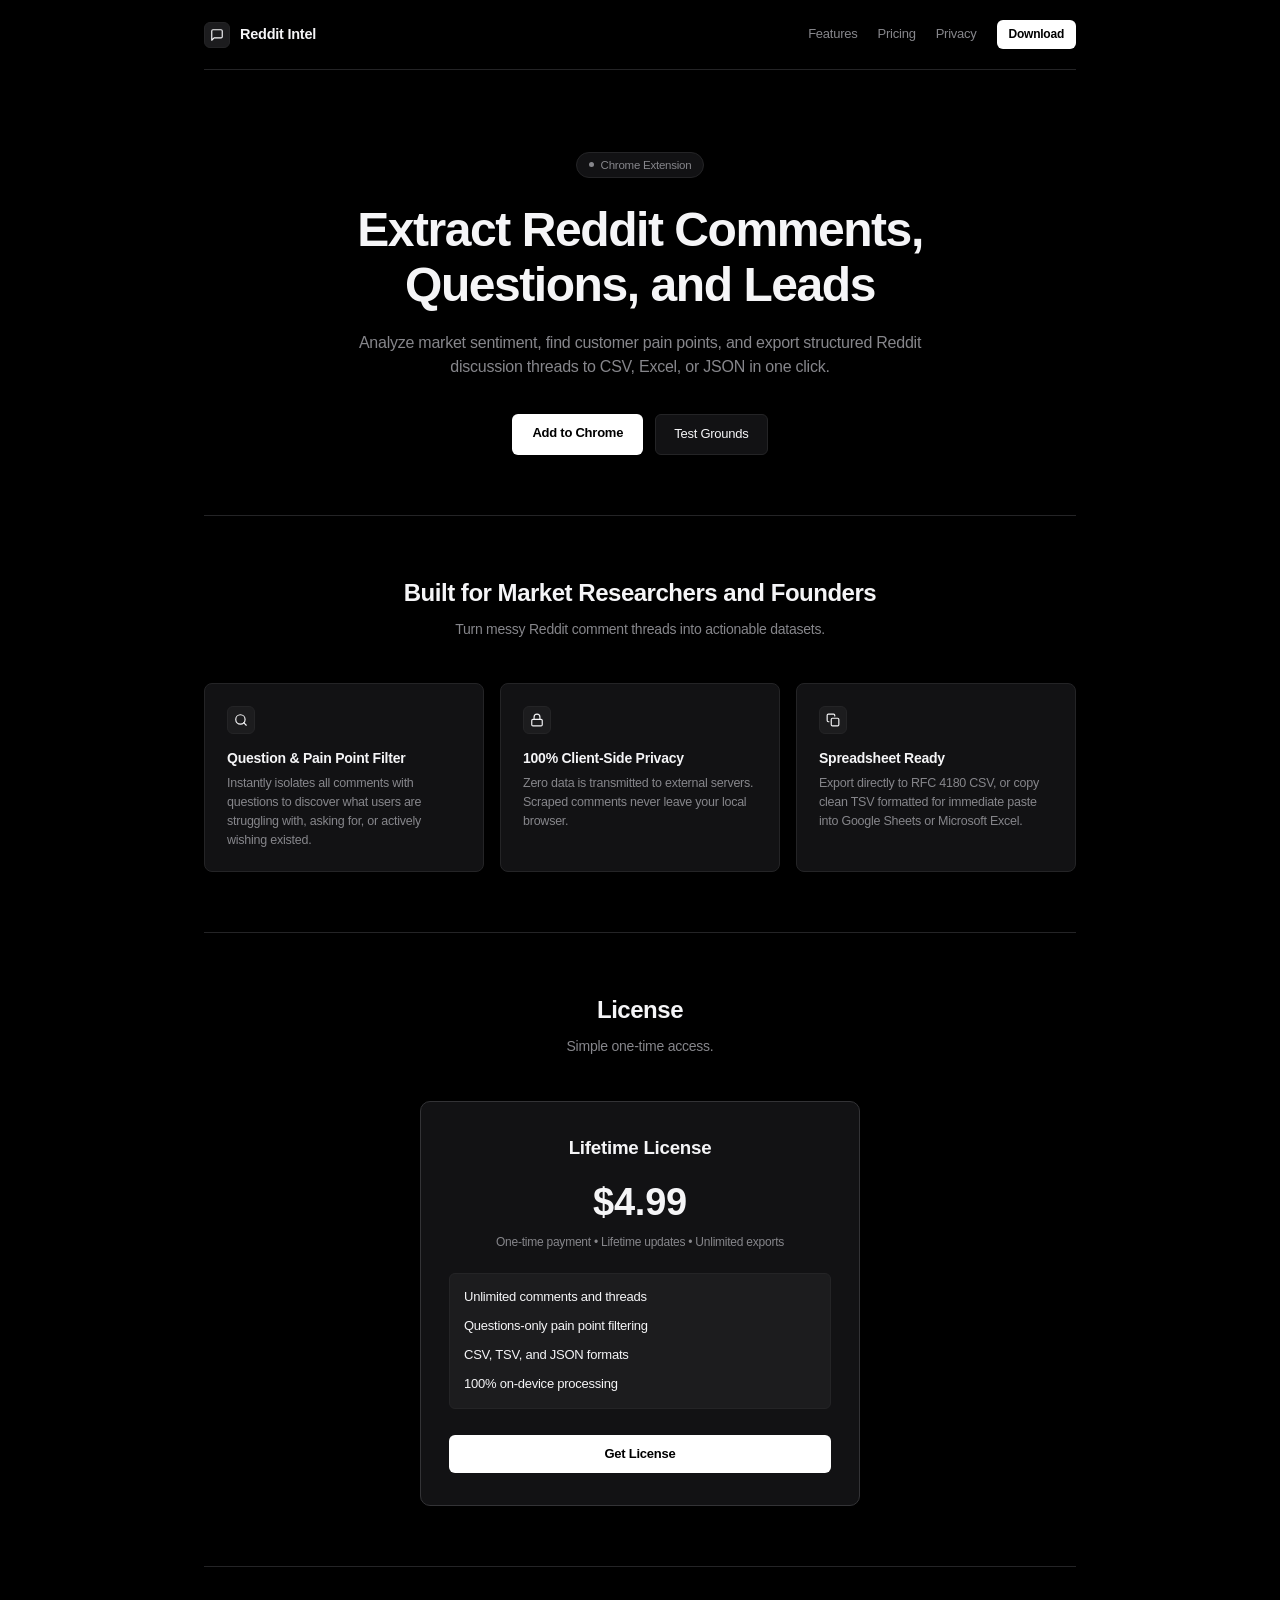
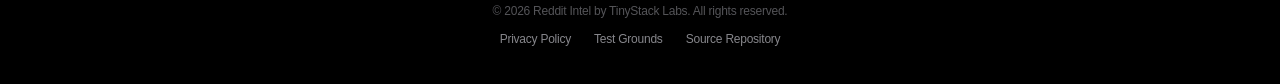
==== index.html @ 82352b90 "feat: initial release of Reddit Intel Chrome Extension and site" ====
<!DOCTYPE html>
<html lang="en">
<head>
  <meta charset="UTF-8">
  <meta name="viewport" content="width=device-width, initial-scale=1.0">
  <title>Reddit Intel — Comment & Lead Extractor for Chrome</title>
  <meta name="description" content="Extract Reddit comments, usernames, upvote scores, and customer questions to clean CSV or Excel in one click. Minimal, fast, and 100% private.">
  <link rel="icon" type="image/png" href="icons/icon48.png">
  <style>
    :root {
      --bg: #000000;
      --surface: #121214;
      --surface-elevated: #1c1c1e;
      --border: #242426;
      --border-medium: #333336;
      --text: #f5f5f7;
      --text-muted: #86868b;
      --text-dim: #545458;
    }
    * { box-sizing: border-box; margin: 0; padding: 0; -webkit-font-smoothing: antialiased; }
    body {
      background-color: var(--bg);
      color: var(--text);
      font-family: -apple-system, BlinkMacSystemFont, "SF Pro Text", "SF Pro Display", "Helvetica Neue", sans-serif;
      line-height: 1.45;
      letter-spacing: -0.015em;
    }
    .container {
      max-width: 920px;
      margin: 0 auto;
      padding: 0 24px;
    }

    header {
      padding: 20px 0;
      border-bottom: 1px solid var(--border);
    }
    nav {
      display: flex;
      justify-content: space-between;
      align-items: center;
    }
    .brand {
      display: flex;
      align-items: center;
      gap: 10px;
      text-decoration: none;
      color: var(--text);
      font-weight: 600;
      font-size: 14.5px;
    }
    .brand-mark {
      width: 26px;
      height: 26px;
      background: var(--surface-elevated);
      border: 1px solid var(--border);
      border-radius: 6px;
      display: flex;
      align-items: center;
      justify-content: center;
      color: var(--text);
    }
    .nav-links {
      display: flex;
      align-items: center;
      gap: 20px;
    }
    .nav-link {
      color: var(--text-muted);
      text-decoration: none;
      font-size: 13px;
      transition: color 0.15s ease;
    }
    .nav-link:hover { color: var(--text); }
    .btn-nav {
      background: #ffffff;
      color: #000000;
      font-weight: 600;
      font-size: 12px;
      padding: 6px 12px;
      border-radius: 6px;
      text-decoration: none;
    }

    .hero {
      padding: 80px 0 60px 0;
      text-align: center;
    }
    .pill {
      display: inline-flex;
      align-items: center;
      gap: 7px;
      background: var(--surface);
      border: 1px solid var(--border);
      color: var(--text-muted);
      font-size: 11.5px;
      font-weight: 500;
      padding: 4px 12px;
      border-radius: 980px;
      margin-bottom: 24px;
    }
    .pill-dot { width: 5px; height: 5px; background: var(--text-muted); border-radius: 50%; }
    .hero h1 {
      font-size: clamp(32px, 5vw, 48px);
      font-weight: 700;
      letter-spacing: -0.03em;
      line-height: 1.15;
      margin-bottom: 18px;
      max-width: 720px;
      margin-left: auto;
      margin-right: auto;
    }
    .hero p {
      font-size: 16px;
      color: var(--text-muted);
      max-width: 580px;
      margin: 0 auto 34px auto;
      line-height: 1.55;
    }
    .hero-actions {
      display: flex;
      justify-content: center;
      gap: 12px;
    }
    .btn-primary {
      background: #ffffff;
      color: #000000;
      padding: 10px 20px;
      border-radius: 6px;
      font-size: 13px;
      font-weight: 600;
      text-decoration: none;
    }
    .btn-secondary {
      background: var(--surface);
      color: var(--text);
      border: 1px solid var(--border);
      padding: 10px 18px;
      border-radius: 6px;
      font-size: 13px;
      font-weight: 500;
      text-decoration: none;
    }

    .features {
      padding: 60px 0;
      border-top: 1px solid var(--border);
    }
    .section-head {
      text-align: center;
      margin-bottom: 44px;
    }
    .section-head h2 {
      font-size: 24px;
      font-weight: 600;
      letter-spacing: -0.02em;
      margin-bottom: 8px;
    }
    .section-head p {
      color: var(--text-muted);
      font-size: 14px;
    }
    .grid {
      display: grid;
      grid-template-columns: repeat(auto-fit, minmax(260px, 1fr));
      gap: 16px;
    }
    .card {
      background: var(--surface);
      border: 1px solid var(--border);
      border-radius: 8px;
      padding: 22px;
    }
    .card-icon-box {
      width: 28px;
      height: 28px;
      background: var(--surface-elevated);
      border: 1px solid var(--border);
      border-radius: 6px;
      display: flex;
      align-items: center;
      justify-content: center;
      margin-bottom: 14px;
      color: var(--text);
    }
    .card h3 {
      font-size: 14px;
      font-weight: 600;
      margin-bottom: 6px;
    }
    .card p {
      font-size: 12.5px;
      color: var(--text-muted);
      line-height: 1.5;
    }

    .pricing {
      padding: 60px 0;
      border-top: 1px solid var(--border);
    }
    .pricing-card {
      max-width: 440px;
      margin: 0 auto;
      background: var(--surface);
      border: 1px solid var(--border-medium);
      border-radius: 10px;
      padding: 32px 28px;
      text-align: center;
    }
    .price-amount {
      font-size: 38px;
      font-weight: 700;
      color: var(--text);
      margin: 14px 0 4px 0;
    }
    .price-sub {
      color: var(--text-muted);
      font-size: 12px;
      margin-bottom: 22px;
    }
    .pricing-list {
      list-style: none;
      text-align: left;
      font-size: 13px;
      color: var(--text-muted);
      display: flex;
      flex-direction: column;
      gap: 10px;
      margin-bottom: 26px;
      padding: 14px;
      background: var(--surface-elevated);
      border-radius: 6px;
      border: 1px solid var(--border);
    }
    .pricing-list li { display: flex; align-items: center; gap: 8px; color: var(--text); }

    footer {
      padding: 36px 0;
      border-top: 1px solid var(--border);
      text-align: center;
      color: var(--text-dim);
      font-size: 12px;
    }
    footer a { color: var(--text-muted); text-decoration: none; margin: 0 10px; }
  </style>
</head>
<body>
  <div class="container">
    <header>
      <nav>
        <a href="#" class="brand">
          <div class="brand-mark">
            <svg width="14" height="14" viewBox="0 0 24 24" fill="none" stroke="currentColor" stroke-width="2" stroke-linecap="round" stroke-linejoin="round">
              <path d="M21 15a2 2 0 0 1-2 2H7l-4 4V5a2 2 0 0 1 2-2h14a2 2 0 0 1 2 2z"/>
            </svg>
          </div>
          <span>Reddit Intel</span>
        </a>
        <div class="nav-links">
          <a href="#features" class="nav-link">Features</a>
          <a href="#pricing" class="nav-link">Pricing</a>
          <a href="privacy.html" class="nav-link">Privacy</a>
          <a href="#pricing" class="btn-nav">Download</a>
        </div>
      </nav>
    </header>

    <section class="hero">
      <div class="pill">
        <span class="pill-dot"></span>
        <span>Chrome Extension</span>
      </div>
      <h1>Extract Reddit Comments, Questions, and Leads</h1>
      <p>Analyze market sentiment, find customer pain points, and export structured Reddit discussion threads to CSV, Excel, or JSON in one click.</p>
      <div class="hero-actions">
        <a href="#pricing" class="btn-primary">Add to Chrome</a>
        <a href="demo-test.html" class="btn-secondary">Test Grounds</a>
      </div>
    </section>

    <section class="features" id="features">
      <div class="section-head">
        <h2>Built for Market Researchers and Founders</h2>
        <p>Turn messy Reddit comment threads into actionable datasets.</p>
      </div>
      <div class="grid">
        <div class="card">
          <div class="card-icon-box">
            <svg width="14" height="14" viewBox="0 0 24 24" fill="none" stroke="currentColor" stroke-width="2" stroke-linecap="round" stroke-linejoin="round">
              <circle cx="11" cy="11" r="8"/>
              <line x1="21" y1="21" x2="16.65" y2="16.65"/>
            </svg>
          </div>
          <h3>Question & Pain Point Filter</h3>
          <p>Instantly isolates all comments with questions to discover what users are struggling with, asking for, or actively wishing existed.</p>
        </div>
        <div class="card">
          <div class="card-icon-box">
            <svg width="14" height="14" viewBox="0 0 24 24" fill="none" stroke="currentColor" stroke-width="2" stroke-linecap="round" stroke-linejoin="round">
              <rect x="3" y="11" width="18" height="11" rx="2" ry="2"/>
              <path d="M7 11V7a5 5 0 0 1 10 0v4"/>
            </svg>
          </div>
          <h3>100% Client-Side Privacy</h3>
          <p>Zero data is transmitted to external servers. Scraped comments never leave your local browser.</p>
        </div>
        <div class="card">
          <div class="card-icon-box">
            <svg width="14" height="14" viewBox="0 0 24 24" fill="none" stroke="currentColor" stroke-width="2" stroke-linecap="round" stroke-linejoin="round">
              <rect x="9" y="9" width="13" height="13" rx="2" ry="2"/>
              <path d="M5 15H4a2 2 0 0 1-2-2V4a2 2 0 0 1 2-2h9a2 2 0 0 1 2 2v1"/>
            </svg>
          </div>
          <h3>Spreadsheet Ready</h3>
          <p>Export directly to RFC 4180 CSV, or copy clean TSV formatted for immediate paste into Google Sheets or Microsoft Excel.</p>
        </div>
      </div>
    </section>

    <section class="pricing" id="pricing">
      <div class="section-head">
        <h2>License</h2>
        <p>Simple one-time access.</p>
      </div>
      <div class="pricing-card">
        <h3>Lifetime License</h3>
        <div class="price-amount">$4.99</div>
        <p class="price-sub">One-time payment • Lifetime updates • Unlimited exports</p>
        <ul class="pricing-list">
          <li>Unlimited comments and threads</li>
          <li>Questions-only pain point filtering</li>
          <li>CSV, TSV, and JSON formats</li>
          <li>100% on-device processing</li>
        </ul>
        <a href="#" class="btn-primary" style="display: block; width: 100%; text-align: center;">Get License</a>
      </div>
    </section>

    <footer>
      <p>&copy; 2026 Reddit Intel by TinyStack Labs. All rights reserved.</p>
      <div style="margin-top: 10px;">
        <a href="privacy.html">Privacy Policy</a>
        <a href="demo-test.html">Test Grounds</a>
        <a href="https://github.com/joshuajaimon7/reddit-intel">Source Repository</a>
      </div>
    </footer>
  </div>
</body>
</html>
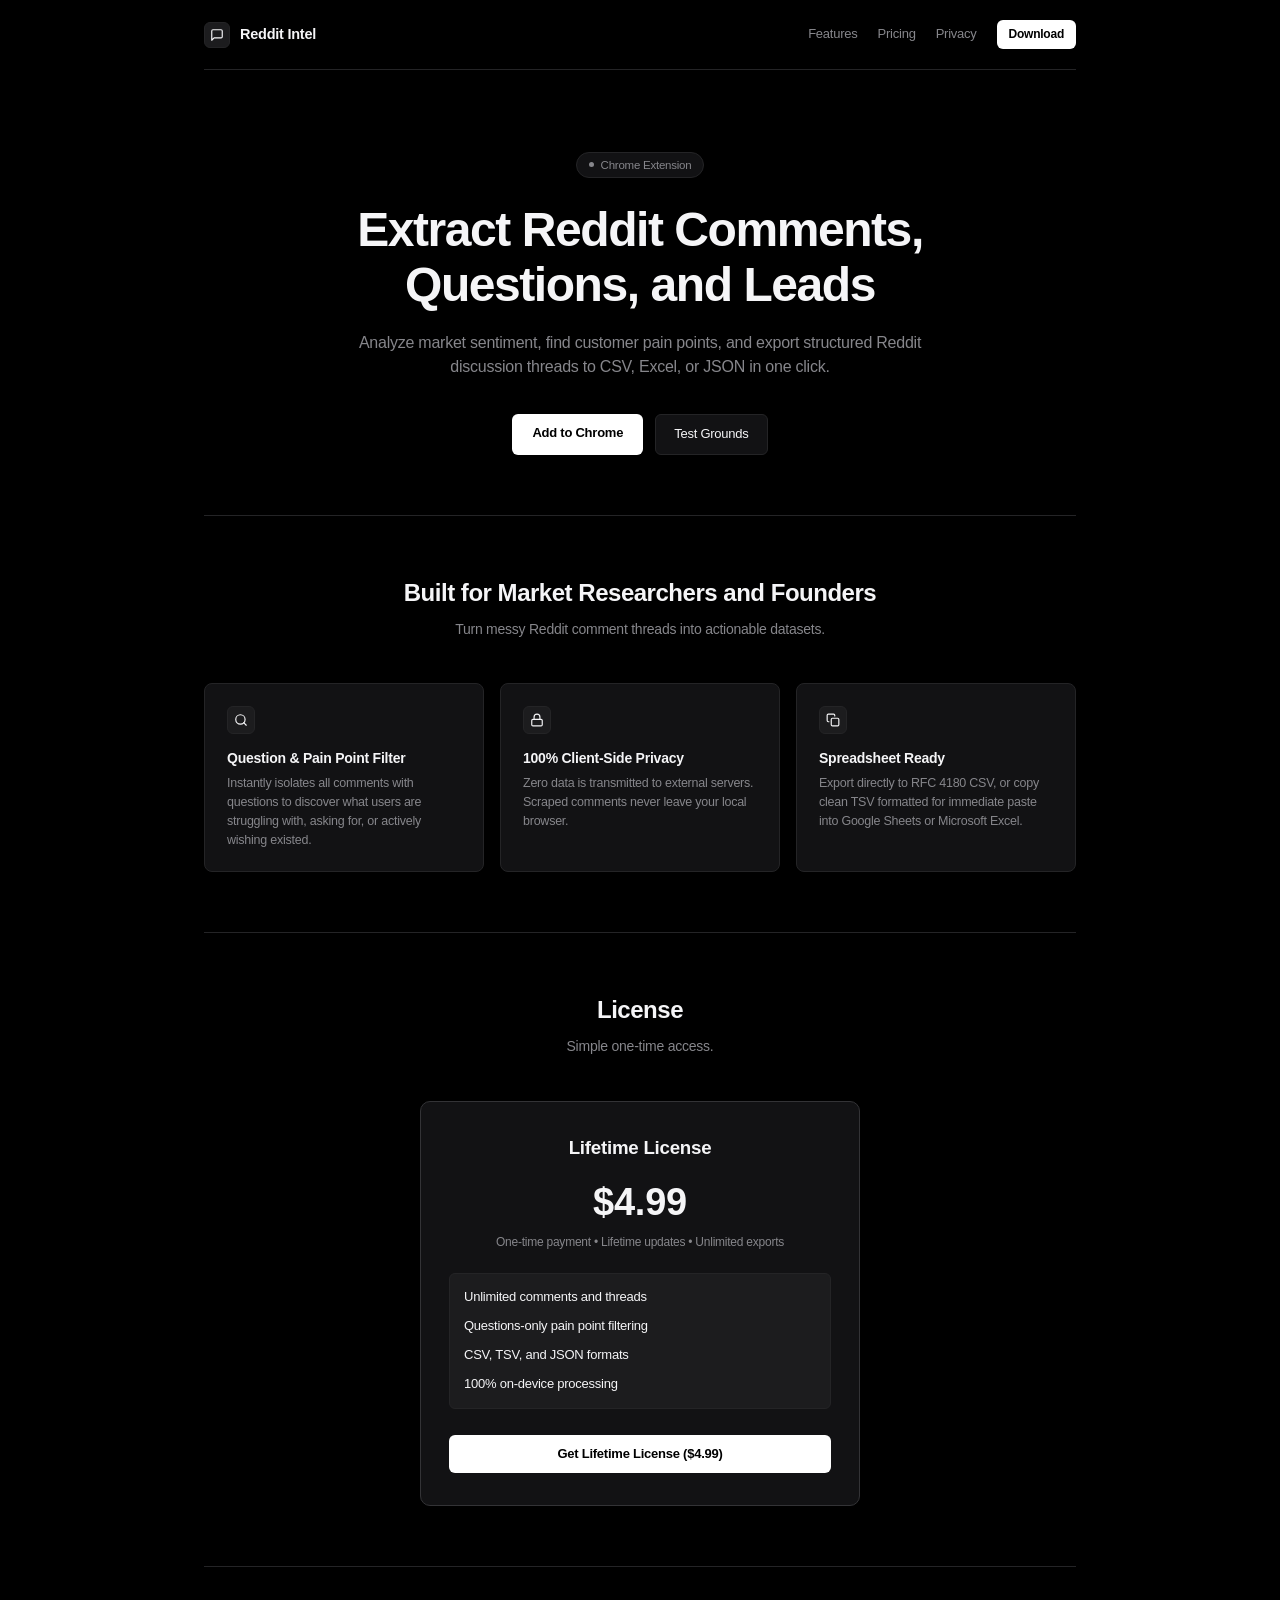
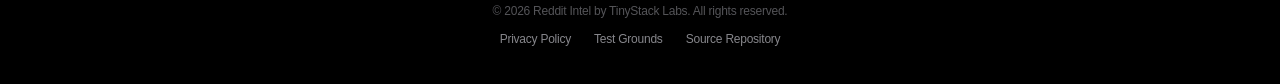
==== commit 273646a7: "Wire official Lemon Squeezy checkout link to extension popup and landing page" ====
--- a/index.html
+++ b/index.html
@@ -332,7 +332,7 @@
           <li>CSV, TSV, and JSON formats</li>
           <li>100% on-device processing</li>
         </ul>
-        <a href="#" class="btn-primary" style="display: block; width: 100%; text-align: center;">Get License</a>
+        <a href="https://micro-software-lab.lemonsqueezy.com/checkout/buy/691cd187-b593-43db-adbd-f516a1e478b4" class="btn-primary" style="display: block; width: 100%; text-align: center;">Get Lifetime License ($4.99)</a>
       </div>
     </section>
 
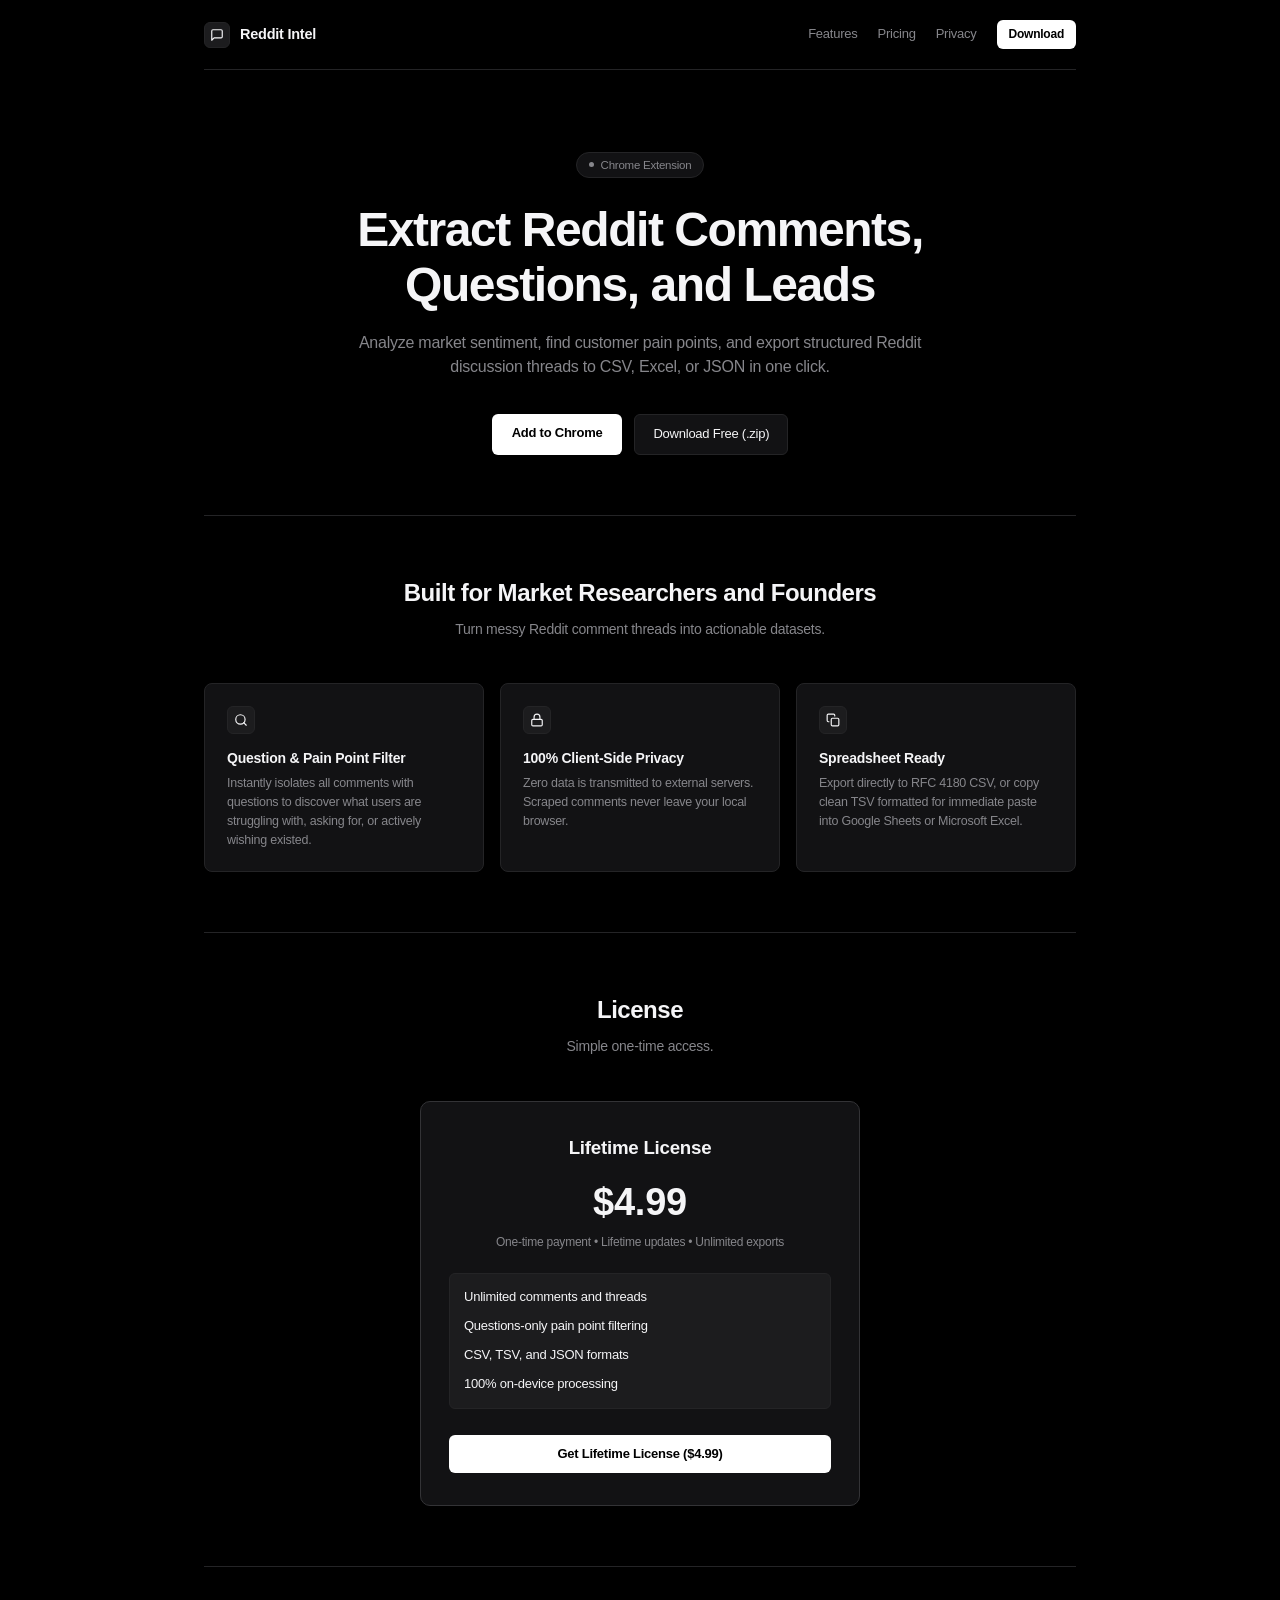
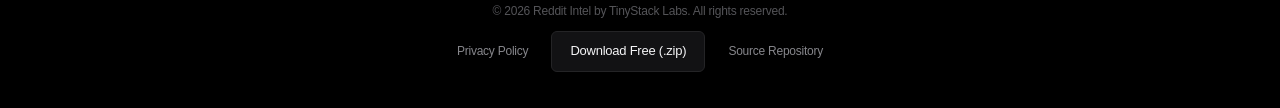
==== commit 13e878da: "feat: wire direct free release download button" ====
--- a/index.html
+++ b/index.html
@@ -274,7 +274,7 @@
       <p>Analyze market sentiment, find customer pain points, and export structured Reddit discussion threads to CSV, Excel, or JSON in one click.</p>
       <div class="hero-actions">
         <a href="#pricing" class="btn-primary">Add to Chrome</a>
-        <a href="demo-test.html" class="btn-secondary">Test Grounds</a>
+        <a href="https://github.com/joshuajaimon7/reddit-intel/releases/latest/download/02-reddit-intel.zip" class="btn-secondary" style="display:inline-flex;align-items:center;gap:6px;">Download Free (.zip)</a>
       </div>
     </section>
 
@@ -340,7 +340,7 @@
       <p>&copy; 2026 Reddit Intel by TinyStack Labs. All rights reserved.</p>
       <div style="margin-top: 10px;">
         <a href="privacy.html">Privacy Policy</a>
-        <a href="demo-test.html">Test Grounds</a>
+        <a href="https://github.com/joshuajaimon7/reddit-intel/releases/latest/download/02-reddit-intel.zip" class="btn-secondary" style="display:inline-flex;align-items:center;gap:6px;">Download Free (.zip)</a>
         <a href="https://github.com/joshuajaimon7/reddit-intel">Source Repository</a>
       </div>
     </footer>
